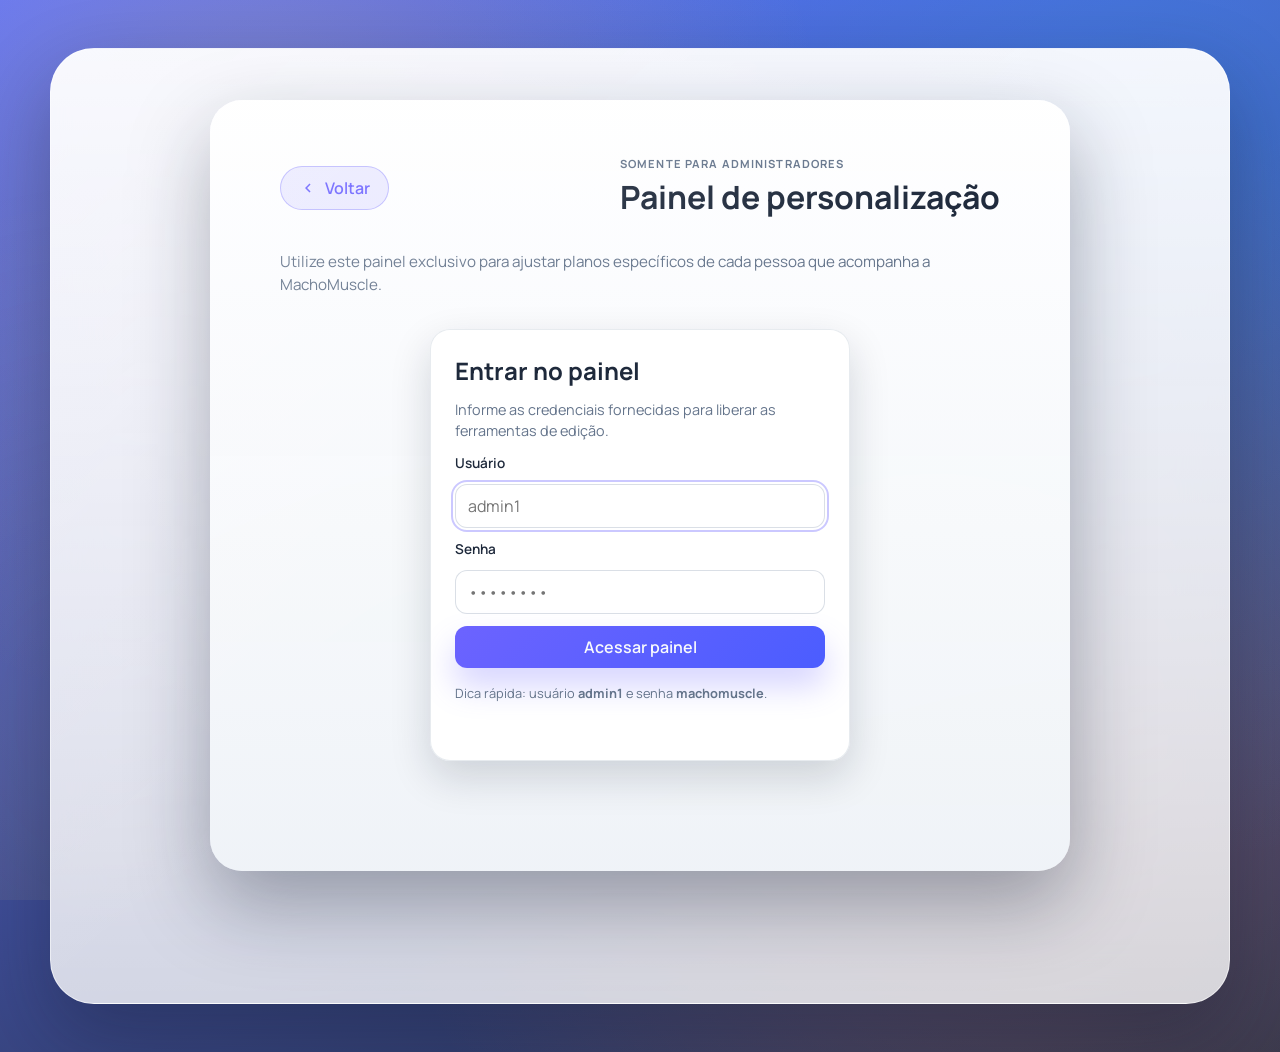
==== admin.html @ 78e758eb "Convert modal experiences to standalone pages" ====
<!DOCTYPE html>
<html lang="pt-BR">
  <head>
    <meta charset="UTF-8" />
    <meta name="viewport" content="width=device-width, initial-scale=1.0" />
    <title>Painel administrativo · MachoMuscle</title>
    <link rel="preconnect" href="https://fonts.googleapis.com" />
    <link rel="preconnect" href="https://fonts.gstatic.com" crossorigin />
    <link
      href="https://fonts.googleapis.com/css2?family=Manrope:wght@400;500;600;700;800&display=swap"
      rel="stylesheet"
    />
    <link rel="stylesheet" href="styles.css" />
  </head>
  <body>
    <div class="app app--standalone" role="application">
      <main class="subpage subpage--standalone" aria-labelledby="admin-title">
        <div class="subpage__container subpage__container--admin">
          <header class="subpage__header">
            <a class="subpage__back" href="index.html">
              <svg class="icon" viewBox="0 0 24 24" aria-hidden="true">
                <path d="M15.41 7.41L14 6l-6 6 6 6 1.41-1.41L10.83 12z"></path>
              </svg>
              Voltar
            </a>
            <div>
              <span class="subpage__eyebrow">Somente para administradores</span>
              <h1 id="admin-title">Painel de personalização</h1>
            </div>
          </header>
          <p class="subpage__description">
            Utilize este painel exclusivo para ajustar planos específicos de cada pessoa que acompanha a MachoMuscle.
          </p>
          <div class="admin admin--locked" id="adminLoginSection">
            <form class="card admin-login" id="adminLoginForm" autocomplete="off">
              <h2>Entrar no painel</h2>
              <p class="admin-login__intro">
                Informe as credenciais fornecidas para liberar as ferramentas de edição.
              </p>
              <label for="adminLogin">Usuário</label>
              <input id="adminLogin" name="login" type="text" required placeholder="admin1" />
              <label for="adminPassword">Senha</label>
              <input id="adminPassword" name="password" type="password" required placeholder="••••••••" />
              <button class="button button--primary" type="submit">Acessar painel</button>
              <p class="admin-login__hint">
                Dica rápida: usuário <strong>admin1</strong> e senha <strong>machomuscle</strong>.
              </p>
              <p class="admin-login__feedback" id="adminLoginFeedback" role="alert"></p>
            </form>
          </div>
          <div class="admin admin--panel" id="adminPanel" hidden>
            <p class="admin__intro">
              Escolha a pessoa, ajuste o dia da semana e defina os detalhes do treino. Tudo é atualizado imediatamente na
              visão do aluno.
            </p>
            <div class="admin-panel__grid">
              <section class="card admin-card">
                <h2>Editar rotina personalizada</h2>
                <form class="admin-form" id="adminUpdateForm">
                  <label for="adminUserSelect">Pessoa</label>
                  <select id="adminUserSelect" name="user"></select>
                  <label for="adminDaySelect">Dia da semana</label>
                  <select id="adminDaySelect" name="day"></select>
                  <label for="adminFocusInput">Título do treino</label>
                  <input id="adminFocusInput" name="focus" type="text" required />
                  <label for="adminInstructionInput">Resumo motivacional</label>
                  <textarea id="adminInstructionInput" name="instructions" rows="3" required></textarea>
                  <label for="adminExercisesInput">Exercícios (um por linha com repetições)</label>
                  <textarea id="adminExercisesInput" name="exercises" rows="5" required></textarea>
                  <div class="admin-form__row">
                    <div>
                      <label for="adminDurationInput">Duração estimada</label>
                      <input id="adminDurationInput" name="duration" type="text" required />
                    </div>
                    <div>
                      <label for="adminCaloriesInput">Calorias estimadas</label>
                      <input id="adminCaloriesInput" name="calories" type="text" required />
                    </div>
                  </div>
                  <label for="adminVideoInput">Vídeo de referência (URL)</label>
                  <input id="adminVideoInput" name="video" type="url" placeholder="https://www.youtube.com/watch?v=..." />
                  <button class="button button--primary button--block" type="submit">Salvar atualização</button>
                  <p class="admin-form__feedback" id="adminUpdateFeedback" role="status"></p>
                </form>
              </section>
              <section class="card admin-card admin-card--preview">
                <h2>Plano visualizado</h2>
                <p class="admin-card__help">Revise se tudo está claro e adaptado ao nível da pessoa escolhida.</p>
                <div class="admin-plan-preview" id="adminPlanPreview"></div>
              </section>
            </div>
          </div>
        </div>
      </main>
    </div>

    <script src="script.js"></script>
  </body>
</html>
---- styles.css ----
:root {
  color-scheme: light;
  --color-text: #0f172a;
  --color-text-soft: #1e293b;
  --color-text-muted: #64748b;
  --color-surface: rgba(255, 255, 255, 0.88);
  --color-surface-strong: rgba(255, 255, 255, 0.96);
  --color-surface-soft: rgba(255, 255, 255, 0.7);
  --color-border: rgba(148, 163, 184, 0.3);
  --color-border-strong: rgba(15, 23, 42, 0.12);
  --color-shadow: rgba(15, 23, 42, 0.25);
  --radius-lg: 32px;
  --radius-md: 22px;
  --radius-sm: 12px;

  --color-yellow: #f7c948;
  --color-orange: #ff8852;
  --color-purple: #6c63ff;
  --color-blue: #1fb6ff;

  --accent-color: var(--color-purple);
  --accent-gradient: linear-gradient(135deg, #6c63ff, #4b5dff);
  --accent-contrast: #f8fafc;
  --accent-glass: rgba(108, 99, 255, 0.12);
  --accent-glass-strong: rgba(108, 99, 255, 0.2);
  --accent-border: rgba(108, 99, 255, 0.35);
  --accent-shadow: rgba(108, 99, 255, 0.28);
}


* {
  box-sizing: border-box;
}

body {
  margin: 0;
  min-height: 100vh;
  font-family: 'Manrope', 'Segoe UI', sans-serif;
  background:
    radial-gradient(circle at 20% 15%, rgba(247, 201, 72, 0.22), transparent 42%),
    radial-gradient(circle at 90% 12%, rgba(31, 182, 255, 0.25), transparent 50%),
    radial-gradient(circle at 80% 70%, rgba(255, 136, 82, 0.25), transparent 52%),
    linear-gradient(160deg, rgba(76, 99, 255, 0.9), rgba(22, 33, 62, 0.92));
  display: flex;
  justify-content: center;
  align-items: stretch;
  padding: clamp(16px, 4vw, 48px);
  color: var(--color-text);
}

body::before {
  content: '';
  position: fixed;
  inset: 0;
  pointer-events: none;
  background: radial-gradient(circle at 10% 80%, rgba(255, 218, 124, 0.12), transparent 40%);
  z-index: -1;
}

h1,
 h2,
 h3,
 h4 {
  margin: 0;
  color: var(--color-text-soft);
}

p {
  margin: 0;
  line-height: 1.5;
}

button,
 input,
 textarea {
  font: inherit;
}

button {
  border: none;
  cursor: pointer;
}

.app {
  width: min(100%, 1180px);
  background: linear-gradient(180deg, rgba(255, 255, 255, 0.94), rgba(255, 255, 255, 0.78));
  border: 1px solid rgba(255, 255, 255, 0.55);
  border-radius: calc(var(--radius-lg) + 12px);
  box-shadow: 0 32px 80px rgba(15, 23, 42, 0.32);
  backdrop-filter: blur(24px);
  padding: clamp(24px, 4vw, 56px) clamp(18px, 4vw, 56px) clamp(120px, 12vh, 168px);
  margin: 0 auto;
  position: relative;
  overflow: hidden;
}

.app::before {
  content: '';
  position: absolute;
  inset: 0;
  background: linear-gradient(140deg, rgba(255, 255, 255, 0.2), transparent 50%);
  pointer-events: none;
}

.topbar {
  display: flex;
  align-items: center;
  justify-content: space-between;
  gap: 16px;
  margin-bottom: 24px;
}

.branding {
  display: flex;
  align-items: center;
  gap: 14px;
}

.branding__icon {
  width: 48px;
  height: 48px;
  border-radius: 18px;
  background: var(--accent-gradient);
  color: var(--accent-contrast);
  display: grid;
  place-items: center;
  font-weight: 700;
  letter-spacing: 0.04em;
}

.branding__label {
  display: block;
  font-weight: 700;
  font-size: 1rem;
}

.branding__tagline {
  display: block;
  font-size: 0.75rem;
  color: var(--color-text-muted);
}

.topbar__actions {
  display: flex;
  gap: 12px;
}

.icon {
  width: 20px;
  height: 20px;
  fill: currentColor;
}

.icon-button {
  width: 40px;
  height: 40px;
  border-radius: 16px;
  background: var(--color-surface);
  border: 1px solid var(--color-border);
  display: grid;
  place-items: center;
  color: var(--color-text-soft);
  transition: transform 0.25s ease, box-shadow 0.25s ease;
}

.icon-button:hover {
  transform: translateY(-2px);
  box-shadow: 0 12px 20px rgba(15, 23, 42, 0.12);
}

.icon-button--primary {
  background: var(--accent-gradient);
  color: var(--accent-contrast);
  border-color: transparent;
}

.button {
  display: inline-flex;
  align-items: center;
  justify-content: center;
  gap: 8px;
  border-radius: var(--radius-sm);
  padding: 10px 18px;
  font-weight: 600;
  transition: transform 0.25s ease, box-shadow 0.25s ease, filter 0.25s ease;
}

.button--primary {
  background: var(--accent-gradient);
  color: var(--accent-contrast);
  box-shadow: 0 18px 32px var(--accent-shadow);
}

.button--ghost {
  border: 1px solid var(--accent-border);
  color: var(--color-text-soft);
  background: var(--accent-glass);
}

.button--primary:hover,
 .button--ghost:hover {
  transform: translateY(-2px);
}

.button--block {
  width: 100%;
}

.text-button {
  background: none;
  color: var(--accent-color);
  font-weight: 600;
  padding: 0;
}

.screens {
  display: flex;
  flex-direction: column;
  gap: 32px;
}

.screen {
  display: none;
  flex-direction: column;
  gap: 24px;
}

.screen--active {
  display: flex;
}

.section-header {
  display: flex;
  align-items: center;
  justify-content: space-between;
  gap: 16px;
}

.section-header p {
  color: var(--color-text-muted);
  font-size: 0.85rem;
}

.section-header > div {
  display: flex;
  flex-direction: column;
  gap: 4px;
}

.card {
  background: var(--color-surface);
  border: 1px solid var(--color-border);
  border-radius: var(--radius-md);
  padding: 20px;
  position: relative;
  overflow: hidden;
}

.card::after {
  content: '';
  position: absolute;
  inset: 0;
  border-radius: inherit;
  pointer-events: none;
  box-shadow: inset 0 0 0 1px rgba(255, 255, 255, 0.15);
}

.card__header {
  display: flex;
  align-items: center;
  justify-content: space-between;
  gap: 12px;
  margin-bottom: 16px;
}

.card__title {
  font-weight: 700;
  margin-bottom: 6px;
}

.card__subtitle {
  color: var(--color-text-muted);
  font-size: 0.9rem;
}

.card__meta {
  font-size: 0.75rem;
  color: var(--color-text-muted);
}

.badge {
  display: inline-flex;
  align-items: center;
  justify-content: center;
  padding: 4px 10px;
  border-radius: 999px;
  font-size: 0.72rem;
  font-weight: 600;
  background: rgba(148, 163, 184, 0.15);
  color: var(--color-text-soft);
}

.badge--soft {
  background: var(--accent-glass);
  color: var(--color-text-soft);
}

.badge--accent {
  background: var(--accent-glass-strong);
  color: var(--accent-color);
}

.badge--accent::before,
 .badge--soft::before {
  content: '';
  width: 6px;
  height: 6px;
  border-radius: 50%;
  margin-right: 6px;
  background: currentColor;
}

.hero-card {
  display: grid;
  grid-template-columns: minmax(0, 1.15fr) minmax(0, 0.9fr);
  gap: 16px;
  padding: 24px;
  border-radius: calc(var(--radius-md) + 6px);
  background: linear-gradient(140deg, rgba(255, 255, 255, 0.95), rgba(230, 235, 255, 0.8));
}

.hero-card__content {
  display: flex;
  flex-direction: column;
  gap: 16px;
}

.hero-card__content h1 {
  font-size: clamp(1.6rem, 1.15rem + 1vw, 2.2rem);
  line-height: 1.2;
}

.hero-card__actions {
  display: flex;
  gap: 12px;
}

.hero-card__visual {
  display: flex;
  flex-direction: column;
  align-items: center;
  justify-content: space-between;
}

.hero-card__caption {
  font-size: 0.75rem;
  color: var(--color-text-muted);
  margin-top: 12px;
}

.hero-illustration {
  position: relative;
  width: 100%;
  height: 180px;
  border-radius: 28px;
  background: linear-gradient(140deg, rgba(255, 255, 255, 0.18), transparent 55%),
    var(--accent-gradient);
  display: flex;
  align-items: center;
  justify-content: center;
  overflow: hidden;
}

.hero-illustration__silhouette {
  width: 120px;
  height: 160px;
  border-radius: 60% 40% 45% 55%;
  background: rgba(255, 255, 255, 0.32);
  transform: rotate(-12deg);
  filter: drop-shadow(0 16px 28px rgba(15, 23, 42, 0.25));
}

.hero-illustration__shine {
  position: absolute;
  top: 16px;
  right: 18px;
  width: 68px;
  height: 68px;
  border-radius: 999px;
  background: radial-gradient(circle, rgba(255, 218, 124, 0.9), transparent 68%);
}

.insights-grid {
  display: grid;
  gap: 16px;
  grid-template-columns: repeat(auto-fit, minmax(170px, 1fr));
}

.insight-card {
  display: flex;
  flex-direction: column;
  gap: 12px;
}

.insight-card--wide {
  grid-column: 1 / -1;
}

.progress-bar {
  background: rgba(148, 163, 184, 0.2);
  border-radius: 999px;
  height: 8px;
  overflow: hidden;
}

.progress-bar__fill {
  height: 100%;
  width: calc(var(--progress) * 100%);
  background: var(--accent-gradient);
  border-radius: inherit;
  transition: width 0.3s ease;
}

.progress-bar--accent {
  background: var(--accent-glass-strong);
}

.streak-indicator {
  display: flex;
  gap: 6px;
}

.streak-indicator__dot {
  width: 10px;
  height: 10px;
  border-radius: 50%;
  background: rgba(148, 163, 184, 0.3);
}

.streak-indicator__dot.is-active {
  background: var(--accent-gradient);
}

.next-workout {
  display: flex;
  align-items: flex-start;
  justify-content: space-between;
  gap: 12px;
}

.next-workout h3 {
  margin-bottom: 6px;
}

.next-workout p {
  color: var(--color-text-muted);
  font-size: 0.9rem;
}

.next-workout__meta {
  display: flex;
  flex-direction: column;
  gap: 8px;
  font-weight: 600;
  color: var(--color-text-soft);
}

.chip-list {
  list-style: none;
  display: flex;
  gap: 8px;
  padding: 0;
  margin: 12px 0 0;
}

.chip {
  display: inline-flex;
  align-items: center;
  justify-content: center;
  padding: 6px 12px;
  border-radius: 999px;
  background: var(--accent-glass);
  color: var(--color-text-soft);
  font-size: 0.75rem;
  font-weight: 600;
}

.chip--accent {
  background: var(--accent-gradient);
  color: var(--accent-contrast);
}

.chip--soft {
  background: rgba(148, 163, 184, 0.18);
  color: var(--color-text-soft);
}

.chip--tiny {
  font-size: 0.7rem;
  padding: 4px 8px;
}

.daily-training {
  display: flex;
  flex-direction: column;
  gap: 20px;
}

.daily-training__header {
  align-items: flex-start;
}

.daily-training__intro {
  color: var(--color-text-muted);
  font-size: 0.95rem;
  line-height: 1.6;
}

.daily-training__video {
  position: relative;
  aspect-ratio: 16 / 9;
  border-radius: 20px;
  overflow: hidden;
  background: radial-gradient(circle at 20% 20%, rgba(148, 163, 184, 0.3), rgba(15, 23, 42, 0.85));
  box-shadow: 0 20px 40px rgba(15, 23, 42, 0.2);
}

.daily-training__video iframe {
  width: 100%;
  height: 100%;
  border: 0;
}

.checklist {
  list-style: none;
  display: flex;
  flex-direction: column;
  gap: 12px;
  padding: 0;
  margin: 0;
}

.checklist__empty {
  padding: 16px;
  border-radius: var(--radius-sm);
  background: rgba(148, 163, 184, 0.12);
  border: 1px dashed rgba(148, 163, 184, 0.28);
  color: var(--color-text-muted);
  font-size: 0.9rem;
  text-align: center;
}

.checklist__item {
  display: flex;
  align-items: flex-start;
  gap: 12px;
  background: var(--color-surface-strong);
  border-radius: var(--radius-sm);
  border: 1px solid rgba(148, 163, 184, 0.22);
  padding: 12px 14px;
  font-weight: 600;
  line-height: 1.4;
}

.checklist__item input {
  accent-color: var(--accent-color);
  margin-top: 4px;
}

.checklist__item span {
  flex: 1;
  color: var(--color-text);
}

.checklist__detail {
  display: block;
  margin-top: 4px;
  font-size: 0.8rem;
  color: var(--color-text-muted);
  font-weight: 500;
}

.daily-training__footer {
  display: flex;
  align-items: center;
  justify-content: space-between;
  flex-wrap: wrap;
  gap: 12px;
}

.daily-training__metrics {
  display: flex;
  gap: 16px;
  font-weight: 700;
  color: var(--accent-color);
}

.daily-training__progress {
  color: var(--color-text-soft);
  font-weight: 600;
}

.guide-card__list {
  margin: 0;
  padding-left: 20px;
  display: flex;
  flex-direction: column;
  gap: 16px;
  color: var(--color-text-soft);
}

.guide-card__list strong {
  color: var(--color-text);
  font-size: 0.95rem;
}

.guide-card__list p {
  margin: 4px 0 0;
  color: var(--color-text-muted);
  font-size: 0.9rem;
}

.video-library__grid {
  display: grid;
  gap: 20px;
  grid-template-columns: repeat(auto-fit, minmax(220px, 1fr));
}

.video-card {
  display: flex;
  flex-direction: column;
  gap: 12px;
  padding: 16px;
  background: var(--color-surface-strong);
  border-radius: 18px;
  border: 1px solid rgba(148, 163, 184, 0.18);
  box-shadow: 0 12px 30px rgba(15, 23, 42, 0.14);
}

.video-card__frame {
  position: relative;
  aspect-ratio: 16 / 9;
  border-radius: 14px;
  overflow: hidden;
  background: #000;
}

.video-card iframe {
  width: 100%;
  height: 100%;
  border: 0;
}

.video-card h4 {
  margin: 0;
  font-size: 1rem;
}

.video-card p {
  margin: 0;
  color: var(--color-text-muted);
  font-size: 0.9rem;
}

.progress-overview {
  display: flex;
  gap: 24px;
  align-items: center;
}

.progress-ring {
  --track-color: var(--accent-glass);
  width: 140px;
  height: 140px;
  border-radius: 50%;
  background: conic-gradient(
    var(--accent-color) calc(var(--progress) * 360deg),
    var(--track-color) 0deg
  );
  display: grid;
  place-items: center;
  position: relative;
}

.progress-ring::before {
  content: '';
  position: absolute;
  width: 108px;
  height: 108px;
  border-radius: 50%;
  background: var(--color-surface);
}

.progress-ring__value {
  position: relative;
  font-weight: 700;
  font-size: 1.4rem;
}

.progress-ring__caption {
  position: relative;
  color: var(--color-text-muted);
  font-size: 0.8rem;
}

.progress-overview__details {
  display: flex;
  flex-direction: column;
  gap: 12px;
  flex: 1;
}

.progress-stats {
  display: grid;
  grid-template-columns: repeat(auto-fit, minmax(120px, 1fr));
  gap: 12px;
}

.progress-stats div {
  background: rgba(148, 163, 184, 0.12);
  border-radius: var(--radius-sm);
  padding: 12px;
}

.progress-stats dt {
  font-size: 0.7rem;
  text-transform: uppercase;
  letter-spacing: 0.05em;
  color: var(--color-text-muted);
}

.progress-stats dd {
  margin: 4px 0 0;
  font-weight: 700;
}

.quest-board {
  display: flex;
  flex-direction: column;
  gap: 16px;
}

.mission-list {
  list-style: none;
  display: flex;
  flex-direction: column;
  gap: 14px;
  padding: 0;
  margin: 0;
}

.mission-list li {
  display: flex;
  justify-content: space-between;
  align-items: center;
  gap: 16px;
  padding: 16px;
  border-radius: var(--radius-sm);
  background: var(--color-surface-strong);
  border: 1px solid rgba(148, 163, 184, 0.2);
}

.mission-list h4 {
  font-size: 1rem;
  margin-bottom: 6px;
}

.mission-list p {
  color: var(--color-text-muted);
  font-size: 0.9rem;
}

.mission-list__reward {
  font-weight: 700;
  color: var(--accent-color);
}

.badge-gallery {
  display: flex;
  flex-direction: column;
  gap: 16px;
}

.badge-grid {
  display: grid;
  grid-template-columns: repeat(2, minmax(0, 1fr));
  gap: 14px;
}

.badge-token {
  border-radius: var(--radius-sm);
  padding: 16px;
  background: rgba(255, 255, 255, 0.86);
  border: 1px solid rgba(148, 163, 184, 0.28);
  text-align: center;
  display: flex;
  flex-direction: column;
  gap: 8px;
}

.badge-token__icon {
  font-size: 1.6rem;
}

.badge-token.is-highlighted {
  background: var(--accent-gradient);
  color: var(--accent-contrast);
  border-color: transparent;
}

.badge-token.is-locked {
  opacity: 0.6;
  border-style: dashed;
}

.squad-card {
  display: flex;
  flex-direction: column;
  gap: 16px;
}

.squad-ranking {
  list-style: none;
  padding: 0;
  margin: 0;
  display: flex;
  flex-direction: column;
  gap: 12px;
}

.squad-ranking li {
  display: flex;
  align-items: center;
  justify-content: space-between;
  background: var(--color-surface-strong);
  border-radius: var(--radius-sm);
  border: 1px solid rgba(148, 163, 184, 0.25);
  padding: 12px 16px;
  gap: 12px;
}

.squad-ranking__position {
  width: 28px;
  height: 28px;
  border-radius: 999px;
  background: var(--accent-gradient);
  color: var(--accent-contrast);
  display: grid;
  place-items: center;
  font-weight: 700;
}

.composer {
  display: flex;
  gap: 16px;
}

.composer__avatar,
 .post__avatar,
 .profile__avatar {
  width: 56px;
  height: 56px;
  border-radius: 22px;
  background: var(--accent-gradient);
  color: var(--accent-contrast);
  display: grid;
  place-items: center;
  font-weight: 700;
  letter-spacing: 0.02em;
}

.composer__body {
  display: flex;
  flex-direction: column;
  gap: 12px;
  flex: 1;
}

textarea {
  resize: vertical;
  border-radius: var(--radius-sm);
  border: 1px solid rgba(148, 163, 184, 0.4);
  padding: 12px 14px;
  background: rgba(248, 250, 252, 0.8);
  color: var(--color-text);
  min-height: 96px;
}

textarea:focus,
 input:focus {
  outline: 2px solid var(--accent-border);
  outline-offset: 2px;
}

.composer__toolbar {
  display: flex;
  align-items: center;
  justify-content: space-between;
  gap: 12px;
  flex-wrap: wrap;
}

.chip-toggle-group {
  display: flex;
  gap: 8px;
  flex-wrap: wrap;
}

.chip-toggle {
  padding: 6px 14px;
  border-radius: 999px;
  border: 1px solid rgba(148, 163, 184, 0.35);
  background: rgba(255, 255, 255, 0.6);
  font-weight: 600;
  color: var(--color-text-soft);
}

.chip-toggle.is-active {
  background: var(--accent-gradient);
  color: var(--accent-contrast);
  border-color: transparent;
  box-shadow: 0 12px 20px var(--accent-shadow);
}

.feed {
  display: flex;
  flex-direction: column;
  gap: 16px;
}

.post {
  display: flex;
  gap: 14px;
}

.post__content {
  display: flex;
  flex-direction: column;
  gap: 12px;
  flex: 1;
}

.post__header {
  display: flex;
  align-items: center;
  justify-content: space-between;
}

.post__meta {
  color: var(--color-text-muted);
  font-size: 0.8rem;
}

.post__tags {
  display: flex;
  gap: 8px;
  flex-wrap: wrap;
}

.post__media {
  background: linear-gradient(135deg, rgba(31, 182, 255, 0.12), rgba(108, 99, 255, 0.18));
  border-radius: var(--radius-sm);
  padding: 16px;
  font-weight: 600;
  color: var(--color-text-soft);
}

.post__footer {
  display: flex;
  gap: 16px;
}

.post-action {
  display: inline-flex;
  align-items: center;
  gap: 6px;
  color: var(--color-text-muted);
  background: none;
}

.post-action:hover {
  color: var(--accent-color);
}

.profile {
  display: flex;
  flex-direction: column;
  gap: 24px;
}

.profile__header {
  display: flex;
  flex-direction: column;
  gap: 18px;
}

.profile__cover {
  position: relative;
  height: 120px;
  border-radius: var(--radius-md);
  background: var(--accent-gradient);
  overflow: hidden;
}

.profile__spark {
  position: absolute;
  width: 140px;
  height: 140px;
  top: -20px;
  right: -20px;
  border-radius: 50%;
  background: radial-gradient(circle, rgba(255, 255, 255, 0.65), transparent 60%);
}

.profile__identity {
  display: flex;
  align-items: center;
  gap: 18px;
  margin-top: 0;
  padding: clamp(12px, 2vw, 20px);
  border-radius: var(--radius-md);
  border: 1px solid var(--color-border);
  background: rgba(255, 255, 255, 0.85);
  box-shadow: 0 12px 28px rgba(15, 23, 42, 0.14);
  flex-wrap: wrap;
  width: 100%;
}

.profile__identity > div {
  flex: 1 1 180px;
  min-width: 180px;
}

.profile__avatar {
  width: clamp(72px, 14vw, 104px);
  height: clamp(72px, 14vw, 104px);
  border-radius: 28px;
  font-size: clamp(1.1rem, 2.8vw, 1.8rem);
  position: static;
  display: grid;
  place-items: center;
  border: 4px solid rgba(255, 255, 255, 0.9);
  box-shadow: 0 18px 36px rgba(15, 23, 42, 0.18);
}

.profile__username {
  color: var(--color-text-muted);
  font-size: 0.9rem;
}

.profile__bio {
  color: var(--color-text-muted);
  font-size: 0.9rem;
}

.profile-form {
  display: grid;
  grid-template-columns: repeat(2, minmax(0, 1fr));
  gap: 16px;
}

.profile-form__group {
  display: flex;
  flex-direction: column;
  gap: 8px;
}

.profile-form__group--full {
  grid-column: 1 / -1;
}

input,
 textarea {
  border-radius: var(--radius-sm);
  border: 1px solid rgba(148, 163, 184, 0.35);
  background: rgba(255, 255, 255, 0.82);
}

input {
  padding: 10px 12px;
}

.profile-stats {
  display: flex;
  justify-content: space-between;
  gap: 12px;
  background: var(--accent-glass);
  border-radius: var(--radius-md);
  padding: 16px;
  border: 1px solid var(--accent-glass-strong);
}

.profile-stats div {
  display: flex;
  flex-direction: column;
  gap: 4px;
  align-items: flex-start;
}

.profile-stats strong {
  font-size: 1.2rem;
}

.profile-feed {
  display: flex;
  flex-direction: column;
  gap: 16px;
}

.profile-feed__header p {
  color: var(--color-text-muted);
  font-size: 0.85rem;
}

.profile-feed__list {
  list-style: none;
  padding: 0;
  margin: 0;
  display: flex;
  flex-direction: column;
  gap: 12px;
}

.profile-feed__item {
  display: flex;
  flex-direction: column;
  gap: 8px;
}

.profile-feed__date {
  font-size: 0.75rem;
  text-transform: uppercase;
  letter-spacing: 0.05em;
  color: var(--color-text-muted);
}

.highlight-form {
  display: flex;
  gap: 12px;
  align-items: center;
}

.highlight-form input {
  flex: 1;
}

.accent-picker {
  display: flex;
  gap: 12px;
}

.accent-picker__option {
  width: 48px;
  height: 48px;
  border-radius: 18px;
  background: var(--swatch);
  border: 2px solid transparent;
  box-shadow: 0 10px 20px rgba(15, 23, 42, 0.15);
}

.accent-picker__option.is-active {
  border-color: rgba(255, 255, 255, 0.9);
  box-shadow: 0 16px 30px var(--accent-shadow);
}

.tabbar {
  position: absolute;
  bottom: clamp(16px, 5vw, 36px);
  left: 50%;
  transform: translateX(-50%);
  width: min(720px, calc(100% - 40px));
  background: var(--color-surface-strong);
  border-radius: 24px;
  border: 1px solid rgba(148, 163, 184, 0.3);
  display: grid;
  grid-template-columns: repeat(4, 1fr);
  box-shadow: 0 20px 40px rgba(15, 23, 42, 0.18);
  transition: opacity 0.2s ease, transform 0.2s ease;
}

.tabbar__item {
  display: flex;
  flex-direction: column;
  align-items: center;
  gap: 4px;
  padding: 12px 0;
  font-size: 0.75rem;
  color: var(--color-text-muted);
  background: transparent;
  border-radius: 20px;
}

.tabbar__item svg {
  width: 22px;
  height: 22px;
}

.tabbar__item--active {
  color: var(--accent-color);
  background: var(--accent-glass);
}

.tabbar__item--active svg {
  color: var(--accent-color);
}

.app.has-subpage {
  overflow: hidden;
}

.app.has-subpage .screens {
  filter: blur(6px);
  transform: scale(0.99);
  transition: filter 0.25s ease, transform 0.25s ease;
}

.app.has-subpage .tabbar {
  opacity: 0;
  pointer-events: none;
  transform: translate(-50%, 32px);
  transition: opacity 0.2s ease, transform 0.2s ease;
}

.sr-only {
  position: absolute;
  width: 1px;
  height: 1px;
  padding: 0;
  margin: -1px;
  overflow: hidden;
  clip: rect(0, 0, 0, 0);
  white-space: nowrap;
  border: 0;
}


.subpages {
  position: fixed;
  inset: 0;
  display: flex;
  align-items: center;
  justify-content: center;
  padding: clamp(16px, 6vw, 64px);
  pointer-events: none;
  z-index: 40;
}

.subpages.is-active {
  pointer-events: auto;
}

.subpage__backdrop {
  position: fixed;
  inset: 0;
  background: rgba(6, 11, 25, 0.68);
  backdrop-filter: blur(10px);
  opacity: 0;
  pointer-events: none;
  transition: opacity 0.25s ease;
  z-index: 30;
}

.subpage__backdrop.is-visible {
  opacity: 1;
  pointer-events: auto;
}

.subpage {
  position: relative;
  width: clamp(320px, 68vw, 860px);
  max-width: min(860px, 92vw);
  max-height: min(92vh, 980px);
  min-height: min(560px, 86vh);
  margin: 0 auto;
  padding: clamp(32px, 5vw, 56px);
  background: linear-gradient(180deg, rgba(255, 255, 255, 0.98), rgba(241, 245, 249, 0.92));
  box-shadow: 0 32px 80px rgba(15, 23, 42, 0.35);
  border-radius: 32px;
  overflow: hidden;
  opacity: 0;
  pointer-events: none;
  transform: translateY(24px) scale(0.98);
  transition: opacity 0.25s ease, transform 0.25s ease;
  display: flex;
  flex-direction: column;
  z-index: 40;
}

.subpage--active {
  opacity: 1;
  pointer-events: auto;
  transform: translateY(0) scale(1);
}

.subpage__container {
  max-width: 880px;
  margin: 0 auto;
  display: flex;
  flex-direction: column;
  gap: 24px;
  flex: 1;
  min-height: 0;
  overflow-y: auto;
  padding-right: clamp(4px, 1vw, 12px);
  scroll-behavior: smooth;
}

.subpage__back {
  display: inline-flex;
  align-items: center;
  gap: 8px;
  padding: 10px 18px;
  border-radius: 999px;
  background: var(--accent-glass);
  color: var(--accent-color);
  font-weight: 600;
  border: 1px solid var(--accent-border);
  text-decoration: none;
  cursor: pointer;
  transition: background-color 0.2s ease, color 0.2s ease, box-shadow 0.2s ease;
}

.subpage__back svg {
  width: 18px;
  height: 18px;
  fill: currentColor;
}

.subpage__back:hover,
.subpage__back:focus-visible {
  background: var(--accent-glass-strong);
  color: var(--accent-color);
  box-shadow: 0 12px 30px rgba(15, 23, 42, 0.12);
  outline: none;
}

.subpage--standalone {
  position: static;
  width: min(100%, 860px);
  max-width: min(860px, 100%);
  max-height: none;
  min-height: auto;
  opacity: 1;
  pointer-events: auto;
  transform: none;
  margin: 0 auto;
}

.subpage--standalone .subpage__container {
  overflow: visible;
  min-height: auto;
  padding-right: 0;
  padding-bottom: clamp(24px, 6vh, 64px);
}

.subpage__header {
  display: flex;
  align-items: center;
  justify-content: space-between;
  flex-wrap: wrap;
  gap: 16px;
}

.subpage__header > div {
  display: flex;
  flex-direction: column;
  gap: 4px;
}

.subpage__eyebrow {
  font-size: 0.7rem;
  text-transform: uppercase;
  letter-spacing: 0.1em;
  color: var(--color-text-muted);
  font-weight: 700;
}

.subpage__description {
  color: var(--color-text-muted);
  max-width: 720px;
  font-size: 0.95rem;
}

.subpage__content {
  display: flex;
  flex-direction: column;
  gap: 24px;
}

.subpage__content--chat {
  display: grid;
  gap: 20px;
}

.subpage__grid {
  display: grid;
  gap: 16px;
  grid-template-columns: repeat(auto-fit, minmax(240px, 1fr));
}

.subpage__grid--cards {
  grid-template-columns: repeat(auto-fit, minmax(260px, 1fr));
}

.subpage__grid--badges {
  grid-template-columns: repeat(auto-fit, minmax(200px, 1fr));
}

.subpage__note {
  background: var(--accent-glass);
  border: 1px solid var(--accent-glass-strong);
  color: var(--color-text-muted);
  font-size: 0.85rem;
  border-radius: var(--radius-sm);
  padding: 12px 16px;
}

.subpage__container--admin {
  gap: 32px;
}

.admin-login {
  display: flex;
  flex-direction: column;
  gap: 12px;
  padding: 24px;
  border-radius: 20px;
  border: 1px solid rgba(148, 163, 184, 0.22);
  background: var(--color-surface-strong);
  box-shadow: 0 16px 40px rgba(15, 23, 42, 0.16);
  max-width: 420px;
  margin: 0 auto;
}

.admin-login h3 {
  margin: 0;
  font-size: 1.25rem;
}

.admin-login__intro {
  margin: 0;
  color: var(--color-text-muted);
  font-size: 0.9rem;
}

.admin-login label {
  font-size: 0.85rem;
  font-weight: 600;
  color: var(--color-text-soft);
}

.admin-login__hint {
  margin: 4px 0 0;
  font-size: 0.8rem;
  color: var(--color-text-muted);
}

.admin-login__feedback {
  margin: 4px 0 0;
  min-height: 1.2em;
  font-size: 0.85rem;
  color: var(--accent-color);
  font-weight: 600;
}

.admin__intro {
  margin: 0;
  color: var(--color-text-muted);
  font-size: 0.95rem;
}

.admin-panel__grid {
  display: flex;
  flex-direction: column;
  gap: 24px;
}

.admin-card {
  display: flex;
  flex-direction: column;
  gap: 16px;
  padding: 24px;
  border-radius: 22px;
  border: 1px solid rgba(148, 163, 184, 0.22);
  background: var(--color-surface-strong);
  box-shadow: 0 18px 40px rgba(15, 23, 42, 0.18);
}

.admin-card h3 {
  margin: 0;
}

.admin-card__help {
  margin: 0;
  color: var(--color-text-muted);
  font-size: 0.9rem;
}

.admin-form {
  display: flex;
  flex-direction: column;
  gap: 14px;
}

.admin-form label {
  font-size: 0.85rem;
  font-weight: 600;
  color: var(--color-text-soft);
}

.admin-form textarea {
  resize: vertical;
  min-height: 120px;
}

.admin-form__row {
  display: flex;
  flex-wrap: wrap;
  gap: 12px;
}

.admin-form__row > div {
  flex: 1 1 160px;
  display: flex;
  flex-direction: column;
  gap: 8px;
}

.admin-form__feedback {
  margin: 0;
  font-size: 0.85rem;
  color: var(--accent-color);
  min-height: 1.2em;
  font-weight: 600;
}

.admin-card--preview {
  gap: 20px;
}

.admin-plan-preview {
  display: flex;
  flex-direction: column;
  gap: 16px;
}

.admin-plan-preview__day {
  padding: 16px;
  border-radius: 16px;
  background: rgba(148, 163, 184, 0.08);
  border: 1px solid rgba(148, 163, 184, 0.2);
  display: flex;
  flex-direction: column;
  gap: 8px;
}

.admin-plan-preview__day strong {
  font-size: 0.95rem;
}

.admin-plan-preview__title {
  font-weight: 700;
  color: var(--color-text);
}

.admin-plan-preview__meta {
  display: flex;
  gap: 12px;
  font-size: 0.8rem;
  color: var(--color-text-soft);
  text-transform: uppercase;
  letter-spacing: 0.04em;
}

.admin-plan-preview__list {
  margin: 0;
  padding-left: 18px;
  color: var(--color-text-muted);
  font-size: 0.9rem;
  display: flex;
  flex-direction: column;
  gap: 6px;
}

.admin-plan-preview__list li strong {
  color: var(--color-text);
}

.admin-preview__link {
  font-size: 0.8rem;
  color: var(--accent-color);
  font-weight: 600;
  text-decoration: none;
  align-self: flex-start;
}

.admin-preview__link:hover,
.admin-preview__link:focus {
  text-decoration: underline;
}
.subpage-card {
  box-shadow: inset 0 0 0 1px rgba(255, 255, 255, 0.22);
}

.subpage-card--emphasis {
  background: linear-gradient(140deg, rgba(31, 182, 255, 0.18), rgba(108, 99, 255, 0.2));
  border: 1px solid var(--accent-border);
  box-shadow: 0 26px 46px rgba(15, 23, 42, 0.16);
}

.subpage-list {
  list-style: none;
  padding: 0;
  margin: 0;
  display: flex;
  flex-direction: column;
  gap: 16px;
}

.subpage-list li {
  display: flex;
  align-items: flex-start;
  gap: 16px;
  background: rgba(255, 255, 255, 0.78);
  border: 1px solid var(--color-border);
  border-radius: var(--radius-sm);
  padding: 16px;
}

.subpage-list li > div {
  display: flex;
  flex-direction: column;
  gap: 4px;
  flex: 1;
}

.subpage-list__day {
  font-weight: 700;
  font-size: 0.75rem;
  letter-spacing: 0.08em;
  text-transform: uppercase;
  color: var(--accent-color);
  min-width: 52px;
}

.subpage-list__status {
  font-size: 1.2rem;
  line-height: 1;
  color: var(--accent-color);
}

.subpage-list--timeline li {
  align-items: center;
}

.subpage-list--checklist li {
  align-items: center;
}

.subpage-list--steps li {
  flex-direction: column;
  align-items: flex-start;
}

.subpage-list--quests li {
  flex-direction: row;
  align-items: center;
  justify-content: space-between;
}

.subpage-stats {
  display: grid;
  gap: 12px;
  grid-template-columns: repeat(auto-fit, minmax(150px, 1fr));
}

.subpage-stats > div {
  background: rgba(255, 255, 255, 0.85);
  border: 1px solid var(--color-border);
  border-radius: var(--radius-sm);
  padding: 14px 16px;
  display: flex;
  flex-direction: column;
  gap: 4px;
}

.subpage-stat__label {
  font-size: 0.75rem;
  text-transform: uppercase;
  letter-spacing: 0.08em;
  color: var(--color-text-muted);
  font-weight: 700;
}

.subpage-stat__trend {
  font-size: 0.75rem;
  font-weight: 600;
}

.subpage-stat__trend.is-up {
  color: #047857;
}

.subpage-stat__trend.is-down {
  color: #dc2626;
}

.subpage-stat__trend.is-flat {
  color: var(--color-text-muted);
}

.subpage-progress-group {
  display: grid;
  gap: 16px;
  grid-template-columns: repeat(auto-fit, minmax(200px, 1fr));
}

.subpage-progress {
  display: flex;
  flex-direction: column;
  gap: 8px;
  background: var(--accent-glass);
  border: 1px solid var(--accent-border);
  border-radius: var(--radius-sm);
  padding: 16px;
}

.subpage-progress__meta {
  font-size: 0.8rem;
  color: var(--color-text-muted);
}

.subpage-form {
  display: flex;
  flex-direction: column;
  gap: 20px;
}

.subpage-form__group {
  display: flex;
  flex-direction: column;
  gap: 12px;
}

.subpage-form__group--row {
  flex-direction: row;
  align-items: center;
  gap: 12px;
}

.subpage-form__actions {
  display: flex;
  gap: 12px;
  justify-content: flex-end;
  flex-wrap: wrap;
}

.subpage-range {
  display: flex;
  align-items: center;
  gap: 16px;
}

.subpage-range__value {
  font-weight: 700;
  color: var(--accent-color);
}

.chip-choice {
  position: relative;
  display: inline-flex;
  align-items: center;
  margin-right: 8px;
  margin-bottom: 8px;
  cursor: pointer;
}

.chip-choice input {
  position: absolute;
  opacity: 0;
  pointer-events: none;
}

.chip-choice span {
  display: inline-flex;
  align-items: center;
  justify-content: center;
  padding: 6px 14px;
  border-radius: 999px;
  border: 1px solid rgba(148, 163, 184, 0.35);
  background: rgba(255, 255, 255, 0.7);
  font-weight: 600;
  color: var(--color-text-soft);
  transition: transform 0.2s ease, box-shadow 0.2s ease, background 0.2s ease, border 0.2s ease;
}

.chip-choice input:checked + span {
  background: var(--accent-gradient);
  color: var(--accent-contrast);
  border-color: transparent;
  box-shadow: 0 12px 20px var(--accent-shadow);
}

.reward-card {
  display: flex;
  flex-direction: column;
  gap: 16px;
}

.reward-card.is-claimed {
  opacity: 0.7;
}

.reward-card.is-claimed .button {
  background: var(--accent-glass);
  color: var(--color-text-muted);
  box-shadow: none;
  cursor: default;
}

.badge-selector {
  display: flex;
  flex-direction: column;
  gap: 6px;
  align-items: flex-start;
  padding: 16px;
  border: 1px solid var(--color-border);
  border-radius: var(--radius-sm);
  background: rgba(255, 255, 255, 0.82);
  font-weight: 600;
  cursor: pointer;
  transition: transform 0.2s ease, box-shadow 0.2s ease, border 0.2s ease;
}

.badge-selector__icon {
  font-size: 1.4rem;
}

.badge-selector.is-active {
  border-color: transparent;
  background: var(--accent-gradient);
  color: var(--accent-contrast);
  box-shadow: 0 18px 32px var(--accent-shadow);
}

.badge-selector.is-locked {
  opacity: 0.5;
  border-style: dashed;
  cursor: not-allowed;
}

.chat {
  display: flex;
  flex-direction: column;
  gap: 16px;
  border-radius: var(--radius-md);
  border: 1px solid var(--color-border);
  background: rgba(255, 255, 255, 0.9);
}

.chat-log {
  list-style: none;
  margin: 0;
  padding: 20px;
  display: flex;
  flex-direction: column;
  gap: 16px;
  max-height: 360px;
  overflow-y: auto;
}

.chat-message {
  display: flex;
  gap: 12px;
  align-items: flex-start;
  background: rgba(248, 250, 252, 0.9);
  border-radius: var(--radius-sm);
  border: 1px solid var(--color-border);
  padding: 12px 14px;
}

.chat-message--self {
  margin-left: auto;
  flex-direction: row-reverse;
  text-align: right;
  background: var(--accent-gradient);
  color: var(--accent-contrast);
  border-color: transparent;
}

.chat-message__avatar {
  width: 42px;
  height: 42px;
  border-radius: 14px;
  background: var(--accent-gradient);
  color: var(--accent-contrast);
  display: grid;
  place-items: center;
  font-weight: 700;
  flex-shrink: 0;
}

.chat-message--self .chat-message__avatar {
  background: rgba(255, 255, 255, 0.25);
  color: var(--accent-contrast);
}

.chat-message__content {
  display: flex;
  flex-direction: column;
  gap: 4px;
  flex: 1;
}

.chat-message__timestamp {
  font-size: 0.75rem;
  color: var(--color-text-muted);
}

.chat-message--self .chat-message__timestamp {
  color: rgba(255, 255, 255, 0.8);
}

.chat-form {
  display: flex;
  flex-direction: column;
  gap: 12px;
}

.chat-form__row {
  display: flex;
  gap: 12px;
}

.chat-form__row input {
  flex: 1;
}

[data-track-quest].is-active {
  background: var(--accent-gradient);
  color: var(--accent-contrast);
  border-color: transparent;
  box-shadow: 0 12px 20px var(--accent-shadow);
}

.post.is-hidden {
  display: none;
}


@media (min-width: 768px) {
  .screens {
    gap: 48px;
  }

  .screen {
    gap: 32px;
  }

  .hero-card__content h1 {
    font-size: clamp(1.8rem, 1.5vw + 1.4rem, 2.6rem);
  }

  .profile-stats {
    gap: 24px;
  }

  .subpage__content--chat {
    grid-template-columns: minmax(0, 1fr) minmax(0, 320px);
    align-items: start;
  }
}

@media (min-width: 1024px) {
  body {
    align-items: center;
  }

  .app {
    padding: clamp(32px, 4vw, 72px) clamp(36px, 5vw, 76px) clamp(132px, 12vh, 188px);
  }

  .screen[data-screen="home"] {
    display: grid;
    grid-template-columns: minmax(0, 2fr) minmax(0, 1.15fr);
    gap: 32px;
    align-items: start;
  }

  .screen[data-screen="home"] > .hero-card {
    grid-column: 1 / -1;
  }

  .screen[data-screen="home"] > .section-header,
  .screen[data-screen="home"] > .insights-grid {
    grid-column: 1 / 2;
  }

  .screen[data-screen="home"] > .card.daily-training,
  .screen[data-screen="home"] > .card.guide-card,
  .screen[data-screen="home"] > .card.video-library {
    grid-column: 1 / -1;
  }

  .screen[data-screen="progress"] {
    display: grid;
    grid-template-columns: repeat(2, minmax(0, 1fr));
    gap: 32px;
    align-items: start;
  }

  .screen[data-screen="progress"] > .section-header,
  .screen[data-screen="progress"] > .card.progress-overview,
  .screen[data-screen="progress"] > .card.squad-card {
    grid-column: 1 / -1;
  }

  .screen[data-screen="community"] {
    gap: 32px;
  }

  .feed {
    display: grid;
    grid-template-columns: repeat(2, minmax(0, 1fr));
    gap: 24px;
  }

  .feed .post {
    height: 100%;
  }

  .screen[data-screen="profile"] .profile {
    display: grid;
    grid-template-columns: minmax(0, 0.95fr) minmax(0, 1.05fr);
    gap: 32px;
  }

  .screen[data-screen="profile"] .profile__header {
    grid-column: 1 / -1;
  }

  .screen[data-screen="profile"] .profile-form {
    grid-column: 1;
  }

  .screen[data-screen="profile"] .profile-stats {
    grid-column: 2;
    display: grid;
    grid-template-columns: repeat(3, minmax(0, 1fr));
    gap: 16px;
  }

  .screen[data-screen="profile"] .profile-feed {
    grid-column: 1 / -1;
  }

  .admin-panel__grid {
    display: grid;
    grid-template-columns: minmax(0, 1fr) minmax(0, 1fr);
    gap: 32px;
    align-items: start;
  }

  .subpage__container {
    gap: 32px;
  }

  .subpage__content {
    gap: 28px;
  }
}

@media (max-width: 520px) {
  body {
    padding: 16px;
  }

  .app {
    border-radius: 32px;
    padding: 24px 18px 108px;
  }

  .subpages {
    padding: 16px;
  }

  .subpage {
    width: min(96vw, 420px);
    max-width: 96vw;
    min-height: min(520px, 88vh);
    border-radius: 24px;
    padding: clamp(20px, 7vw, 32px);
  }

  .hero-card {
    grid-template-columns: 1fr;
  }

  .hero-card__visual {
    order: -1;
  }

  .next-workout {
    flex-direction: column;
    align-items: flex-start;
  }

  .progress-overview {
    flex-direction: column;
    align-items: flex-start;
  }

  .progress-ring {
    width: 120px;
    height: 120px;
  }

  .profile-form {
    grid-template-columns: 1fr;
  }

  .profile-stats {
    flex-direction: column;
    align-items: flex-start;
  }

  .subpage {
    padding: 24px 16px 132px;
  }

  .subpage__header {
    gap: 12px;
  }

  .subpage__content--chat {
    grid-template-columns: minmax(0, 1fr);
  }

  .tabbar {
    width: calc(100% - 24px);
  }
}
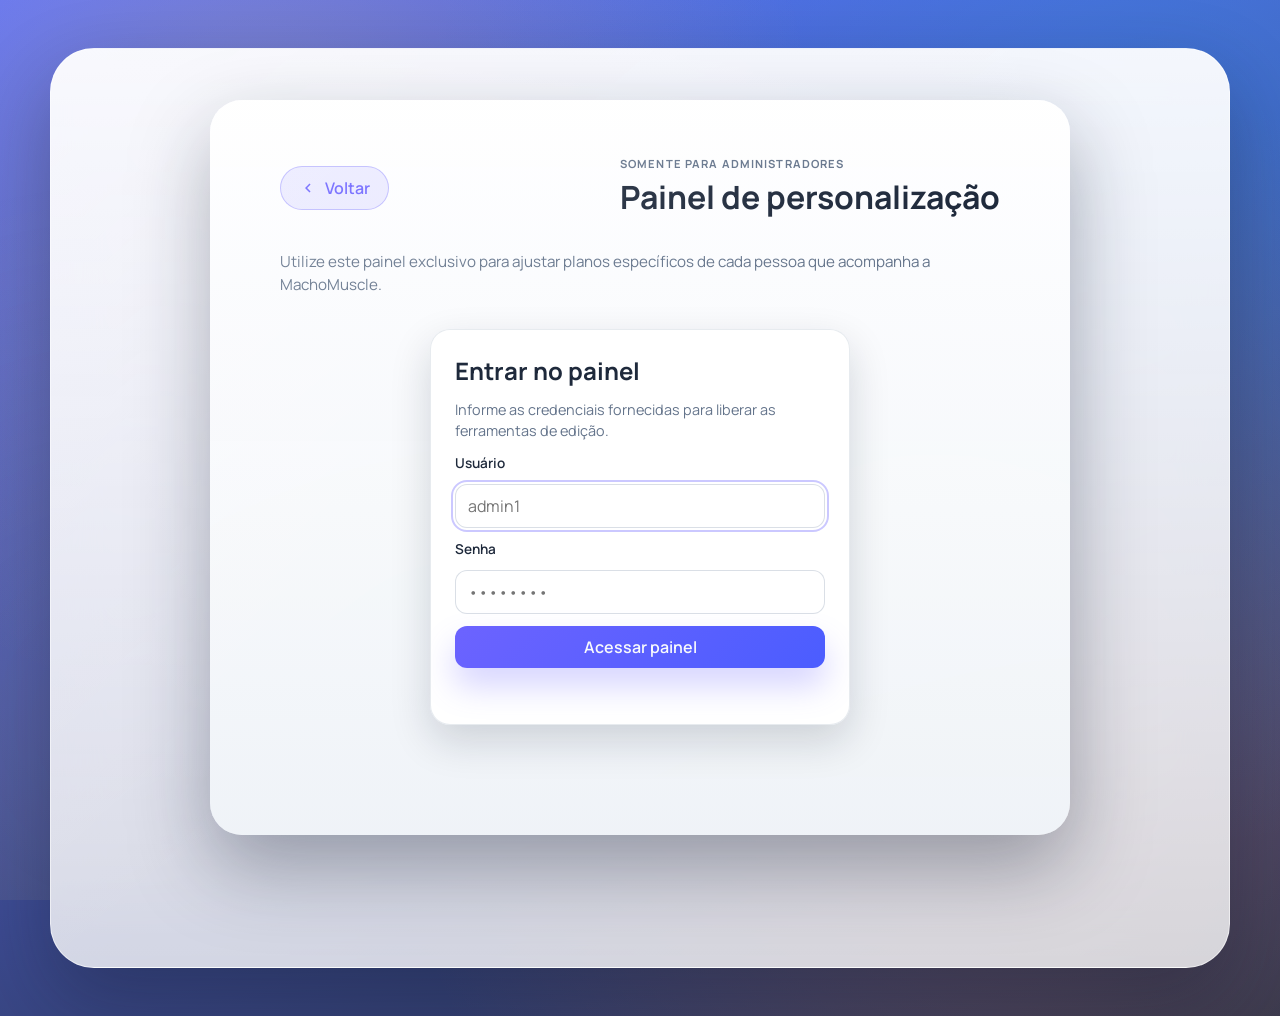
==== commit 50966b88: "feat: add hypertrophy routines and admin id lookup" ====
--- a/admin.html
+++ b/admin.html
@@ -42,9 +42,6 @@
               <label for="adminPassword">Senha</label>
               <input id="adminPassword" name="password" type="password" required placeholder="••••••••" />
               <button class="button button--primary" type="submit">Acessar painel</button>
-              <p class="admin-login__hint">
-                Dica rápida: usuário <strong>admin1</strong> e senha <strong>machomuscle</strong>.
-              </p>
               <p class="admin-login__feedback" id="adminLoginFeedback" role="alert"></p>
             </form>
           </div>
@@ -57,6 +54,19 @@
               <section class="card admin-card">
                 <h2>Editar rotina personalizada</h2>
                 <form class="admin-form" id="adminUpdateForm">
+                  <label for="adminUserIdInput">Buscar por ID do usuário</label>
+                  <div class="admin-form__lookup">
+                    <input
+                      id="adminUserIdInput"
+                      name="userId"
+                      type="text"
+                      inputmode="text"
+                      autocomplete="off"
+                      placeholder="Ex.: MM-001"
+                    />
+                    <button class="button button--ghost" type="button" id="adminUserIdButton">Carregar</button>
+                  </div>
+                  <p class="admin-form__hint" id="adminUserIdFeedback" role="status"></p>
                   <label for="adminUserSelect">Pessoa</label>
                   <select id="adminUserSelect" name="user"></select>
                   <label for="adminDaySelect">Dia da semana</label>
--- a/styles.css
+++ b/styles.css
@@ -1046,6 +1046,13 @@
 .profile__username {
   color: var(--color-text-muted);
   font-size: 0.9rem;
+}
+
+.profile__id {
+  margin: 4px 0 0;
+  font-size: 0.85rem;
+  font-weight: 600;
+  color: var(--color-text-soft);
 }
 
 .profile__bio {
@@ -1502,6 +1509,23 @@
   gap: 14px;
 }
 
+.admin-form__lookup {
+  display: flex;
+  gap: 10px;
+  align-items: center;
+}
+
+.admin-form__lookup input {
+  flex: 1 1 auto;
+}
+
+.admin-form__hint {
+  margin: -6px 0 4px;
+  font-size: 0.8rem;
+  color: var(--color-text-muted);
+  min-height: 1em;
+}
+
 .admin-form label {
   font-size: 0.85rem;
   font-weight: 600;
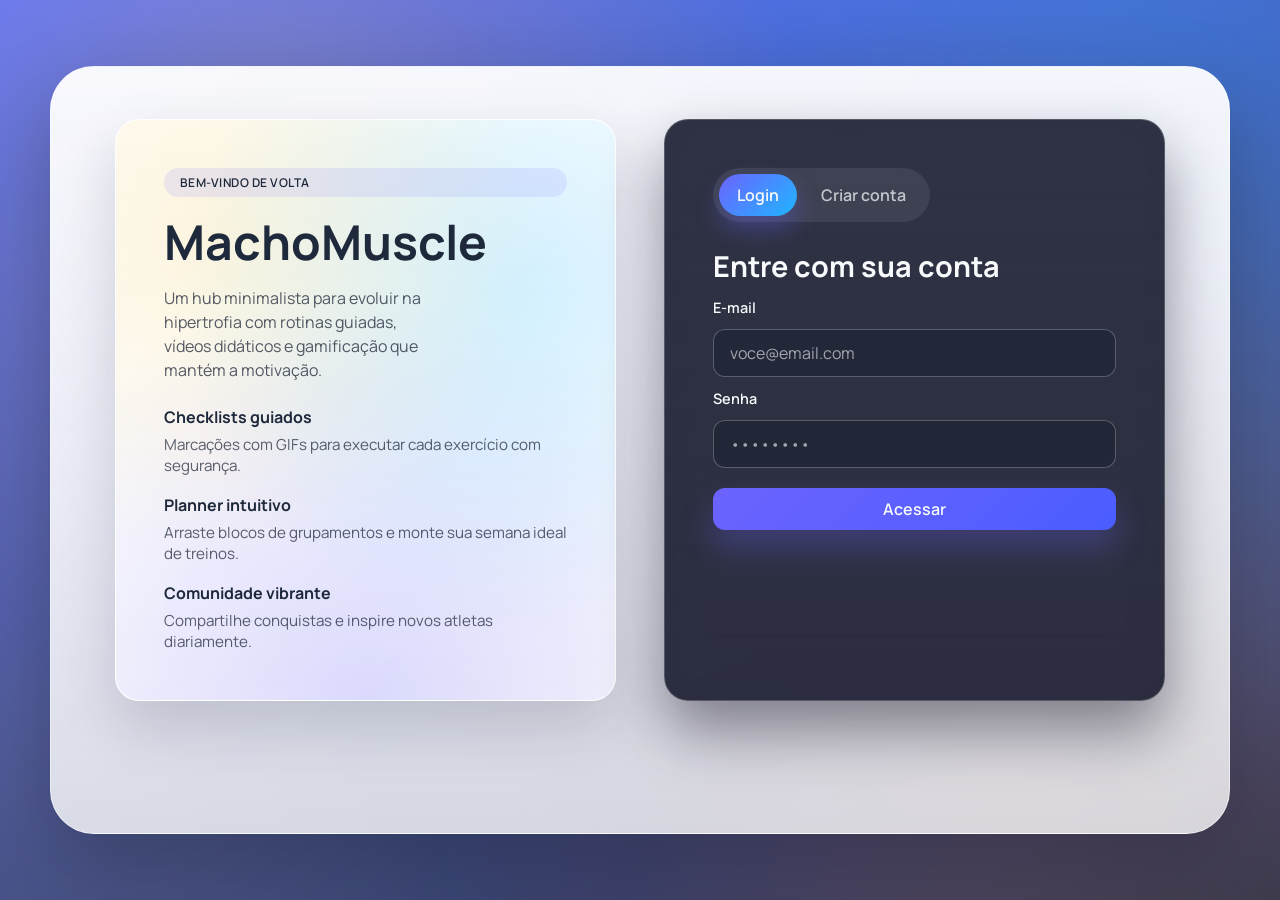
==== commit 0dbd73a6: "Add authentication flow and remove profile diary" ====
--- a/admin.html
+++ b/admin.html
@@ -12,7 +12,7 @@
     />
     <link rel="stylesheet" href="styles.css" />
   </head>
-  <body>
+  <body data-page="app" data-requires-auth="true">
     <div class="app app--standalone" role="application">
       <main class="subpage subpage--standalone" aria-labelledby="admin-title">
         <div class="subpage__container subpage__container--admin">
--- a/styles.css
+++ b/styles.css
@@ -94,6 +94,196 @@
   overflow: hidden;
 }
 
+.auth {
+  padding: clamp(32px, 6vw, 64px);
+}
+
+.auth__grid {
+  display: grid;
+  grid-template-columns: repeat(2, minmax(0, 1fr));
+  gap: clamp(28px, 4vw, 48px);
+  align-items: stretch;
+}
+
+.auth-card {
+  background: linear-gradient(180deg, rgba(255, 255, 255, 0.95), rgba(255, 255, 255, 0.85));
+  border-radius: calc(var(--radius-lg) - 8px);
+  padding: clamp(24px, 4vw, 48px);
+  box-shadow: 0 26px 60px rgba(15, 23, 42, 0.16);
+  border: 1px solid rgba(255, 255, 255, 0.6);
+  display: flex;
+  flex-direction: column;
+  gap: 24px;
+}
+
+.auth-card--intro {
+  color: var(--color-text-soft);
+  position: relative;
+  overflow: hidden;
+}
+
+.auth-card--intro::after {
+  content: '';
+  position: absolute;
+  inset: 0;
+  background: radial-gradient(circle at 20% 20%, rgba(247, 201, 72, 0.18), transparent 55%),
+    radial-gradient(circle at 80% 30%, rgba(31, 182, 255, 0.2), transparent 60%),
+    radial-gradient(circle at 50% 100%, rgba(108, 99, 255, 0.22), transparent 65%);
+  pointer-events: none;
+}
+
+.auth-card__header {
+  position: relative;
+  z-index: 1;
+  display: grid;
+  gap: 12px;
+}
+
+.auth-badge {
+  display: inline-flex;
+  align-items: center;
+  gap: 8px;
+  background: rgba(108, 99, 255, 0.12);
+  color: var(--color-text-soft);
+  border-radius: 999px;
+  padding: 6px 16px;
+  font-weight: 600;
+  letter-spacing: 0.04em;
+  text-transform: uppercase;
+  font-size: 0.75rem;
+}
+
+.auth-card__header h1 {
+  font-size: clamp(2.25rem, 4vw, 3rem);
+}
+
+.auth-card__header p {
+  max-width: 28ch;
+  color: rgba(15, 23, 42, 0.7);
+}
+
+.auth-highlights {
+  position: relative;
+  z-index: 1;
+  list-style: none;
+  margin: 0;
+  padding: 0;
+  display: flex;
+  flex-direction: column;
+  gap: 18px;
+}
+
+.auth-highlights li {
+  display: grid;
+  gap: 6px;
+}
+
+.auth-highlights strong {
+  font-size: 1rem;
+}
+
+.auth-highlights span {
+  color: rgba(15, 23, 42, 0.68);
+  font-size: 0.95rem;
+}
+
+.auth-card--forms {
+  backdrop-filter: blur(22px);
+  background: linear-gradient(180deg, rgba(10, 14, 34, 0.85), rgba(22, 24, 44, 0.9));
+  color: #f8fafc;
+  border: 1px solid rgba(255, 255, 255, 0.2);
+  box-shadow: 0 30px 60px rgba(10, 11, 26, 0.45);
+}
+
+.auth-toggle {
+  display: inline-flex;
+  background: rgba(255, 255, 255, 0.08);
+  border-radius: 999px;
+  padding: 6px;
+  align-self: flex-start;
+  gap: 6px;
+}
+
+.auth-toggle__button {
+  border-radius: 999px;
+  padding: 10px 18px;
+  background: transparent;
+  color: rgba(248, 250, 252, 0.72);
+  font-weight: 600;
+  transition: background 0.3s ease, color 0.3s ease;
+}
+
+.auth-toggle__button.is-active {
+  background: linear-gradient(135deg, var(--color-purple), var(--color-blue));
+  color: var(--accent-contrast);
+  box-shadow: 0 12px 24px rgba(108, 99, 255, 0.35);
+}
+
+.auth-form {
+  display: none;
+  flex-direction: column;
+  gap: 12px;
+}
+
+.auth-form.is-active {
+  display: flex;
+}
+
+.auth-form h2 {
+  font-size: clamp(1.4rem, 3vw, 1.8rem);
+  color: #f8fafc;
+}
+
+.auth-form label {
+  font-weight: 600;
+  font-size: 0.9rem;
+}
+
+.auth-form input {
+  border-radius: var(--radius-sm);
+  border: 1px solid rgba(255, 255, 255, 0.25);
+  background: rgba(15, 23, 42, 0.35);
+  color: #f8fafc;
+  padding: 12px 16px;
+  transition: border 0.2s ease, box-shadow 0.2s ease;
+}
+
+.auth-form input::placeholder {
+  color: rgba(248, 250, 252, 0.6);
+}
+
+.auth-form input:focus {
+  outline: none;
+  border-color: var(--color-blue);
+  box-shadow: 0 0 0 3px rgba(31, 182, 255, 0.25);
+}
+
+.auth-form__actions {
+  margin-top: 8px;
+}
+
+.auth-feedback {
+  min-height: 1.25rem;
+  font-size: 0.85rem;
+  color: rgba(248, 250, 252, 0.8);
+}
+
+.app--standalone {
+  min-height: 100vh;
+  padding: clamp(32px, 8vw, 72px) clamp(16px, 6vw, 56px);
+  display: flex;
+  align-items: flex-start;
+  justify-content: center;
+  width: min(100%, 960px);
+  background: linear-gradient(180deg, rgba(255, 255, 255, 0.98), rgba(226, 232, 240, 0.86));
+  box-shadow: none;
+  border-radius: 0;
+}
+
+.app--standalone::before {
+  display: none;
+}
+
 .app::before {
   content: '';
   position: absolute;
@@ -183,6 +373,7 @@
   padding: 10px 18px;
   font-weight: 600;
   transition: transform 0.25s ease, box-shadow 0.25s ease, filter 0.25s ease;
+  text-decoration: none;
 }
 
 .button--primary {
@@ -211,6 +402,13 @@
   color: var(--accent-color);
   font-weight: 600;
   padding: 0;
+  text-decoration: none;
+}
+
+.text-button:hover,
+.text-button:focus-visible {
+  text-decoration: none;
+  filter: brightness(1.1);
 }
 
 .screens {
@@ -552,7 +750,7 @@
 
 .checklist__item {
   display: flex;
-  align-items: flex-start;
+  align-items: stretch;
   gap: 12px;
   background: var(--color-surface-strong);
   border-radius: var(--radius-sm);
@@ -567,7 +765,14 @@
   margin-top: 4px;
 }
 
-.checklist__item span {
+.checklist__content {
+  display: flex;
+  align-items: center;
+  gap: 12px;
+  width: 100%;
+}
+
+.checklist__text {
   flex: 1;
   color: var(--color-text);
 }
@@ -578,6 +783,49 @@
   font-size: 0.8rem;
   color: var(--color-text-muted);
   font-weight: 500;
+}
+
+.checklist__media {
+  flex: 0 0 92px;
+  max-width: 92px;
+  border-radius: 12px;
+  overflow: hidden;
+  background: rgba(148, 163, 184, 0.12);
+  border: 1px solid rgba(148, 163, 184, 0.18);
+}
+
+.checklist__media img {
+  width: 100%;
+  height: 100%;
+  object-fit: cover;
+  display: block;
+}
+
+@media (max-width: 960px) {
+  .auth__grid {
+    grid-template-columns: 1fr;
+  }
+
+  .auth-card--intro {
+    order: 2;
+  }
+
+  .auth-card--forms {
+    order: 1;
+  }
+}
+
+@media (max-width: 520px) {
+  .checklist__content {
+    flex-direction: column;
+    align-items: flex-start;
+  }
+
+  .checklist__media {
+    flex: none;
+    max-width: 100%;
+    width: 100%;
+  }
 }
 
 .daily-training__footer {
@@ -994,6 +1242,24 @@
   gap: 18px;
 }
 
+.profile__toolbar {
+  display: flex;
+  flex-direction: column;
+  gap: 16px;
+}
+
+.profile__toolbar .profile__identity {
+  flex: 1;
+  width: 100%;
+}
+
+.profile__edit-toggle {
+  align-self: flex-start;
+  font-weight: 600;
+  border-radius: 999px;
+  padding: 12px 22px;
+}
+
 .profile__cover {
   position: relative;
   height: 120px;
@@ -1066,6 +1332,10 @@
   gap: 16px;
 }
 
+.profile-form--locked {
+  opacity: 0.92;
+}
+
 .profile-form__group {
   display: flex;
   flex-direction: column;
@@ -1083,6 +1353,13 @@
   background: rgba(255, 255, 255, 0.82);
 }
 
+.profile-form input:disabled,
+.profile-form textarea:disabled {
+  opacity: 0.6;
+  cursor: not-allowed;
+  background: rgba(248, 250, 252, 0.6);
+}
+
 input {
   padding: 10px 12px;
 }
@@ -1106,49 +1383,6 @@
 
 .profile-stats strong {
   font-size: 1.2rem;
-}
-
-.profile-feed {
-  display: flex;
-  flex-direction: column;
-  gap: 16px;
-}
-
-.profile-feed__header p {
-  color: var(--color-text-muted);
-  font-size: 0.85rem;
-}
-
-.profile-feed__list {
-  list-style: none;
-  padding: 0;
-  margin: 0;
-  display: flex;
-  flex-direction: column;
-  gap: 12px;
-}
-
-.profile-feed__item {
-  display: flex;
-  flex-direction: column;
-  gap: 8px;
-}
-
-.profile-feed__date {
-  font-size: 0.75rem;
-  text-transform: uppercase;
-  letter-spacing: 0.05em;
-  color: var(--color-text-muted);
-}
-
-.highlight-form {
-  display: flex;
-  gap: 12px;
-  align-items: center;
-}
-
-.highlight-form input {
-  flex: 1;
 }
 
 .accent-picker {
@@ -1168,6 +1402,12 @@
 .accent-picker__option.is-active {
   border-color: rgba(255, 255, 255, 0.9);
   box-shadow: 0 16px 30px var(--accent-shadow);
+}
+
+.accent-picker__option:disabled {
+  opacity: 0.55;
+  cursor: not-allowed;
+  box-shadow: none;
 }
 
 .tabbar {
@@ -1179,8 +1419,7 @@
   background: var(--color-surface-strong);
   border-radius: 24px;
   border: 1px solid rgba(148, 163, 184, 0.3);
-  display: grid;
-  grid-template-columns: repeat(4, 1fr);
+  display: flex;
   box-shadow: 0 20px 40px rgba(15, 23, 42, 0.18);
   transition: opacity 0.2s ease, transform 0.2s ease;
 }
@@ -1195,6 +1434,7 @@
   color: var(--color-text-muted);
   background: transparent;
   border-radius: 20px;
+  flex: 1;
 }
 
 .tabbar__item svg {
@@ -1394,6 +1634,267 @@
   gap: 24px;
 }
 
+.planner-layout {
+  display: grid;
+  gap: 24px;
+  grid-template-columns: minmax(0, 1fr);
+  grid-template-areas:
+    'palette'
+    'calendar'
+    'details';
+}
+
+.planner-panel--palette {
+  grid-area: palette;
+}
+
+.planner-panel--calendar {
+  grid-area: calendar;
+  min-width: 0;
+}
+
+.planner-panel--details {
+  grid-area: details;
+}
+
+.planner-panel {
+  background: rgba(255, 255, 255, 0.75);
+  border: 1px solid rgba(148, 163, 184, 0.22);
+  border-radius: 20px;
+  padding: 20px;
+  display: flex;
+  flex-direction: column;
+  gap: 16px;
+  backdrop-filter: blur(20px);
+  box-shadow: 0 24px 40px rgba(15, 23, 42, 0.08);
+  min-width: 0;
+}
+
+.planner-panel__header {
+  display: flex;
+  flex-direction: column;
+  gap: 6px;
+}
+
+.planner-panel__header p {
+  color: var(--color-text-muted);
+  font-size: 0.85rem;
+}
+
+.planner-palette {
+  display: grid;
+  gap: 12px;
+  grid-template-columns: repeat(auto-fit, minmax(160px, 1fr));
+}
+
+.planner-block {
+  display: flex;
+  flex-direction: column;
+  gap: 6px;
+  align-items: flex-start;
+  padding: 16px;
+  border-radius: 16px;
+  border: 1px solid rgba(148, 163, 184, 0.28);
+  background: rgba(248, 250, 252, 0.86);
+  color: var(--color-text);
+  font-weight: 600;
+  cursor: grab;
+  transition: transform 0.2s ease, box-shadow 0.2s ease, border-color 0.2s ease;
+  text-align: left;
+  text-decoration: none;
+}
+
+.planner-block:active {
+  cursor: grabbing;
+}
+
+.planner-block--palette {
+  background: rgba(108, 99, 255, 0.08);
+  border: 1px solid rgba(108, 99, 255, 0.18);
+}
+
+.planner-block.is-selected,
+.planner-block--palette.is-active {
+  border-color: var(--accent-color);
+  box-shadow: 0 18px 36px rgba(108, 99, 255, 0.18);
+  background: rgba(108, 99, 255, 0.16);
+}
+
+.planner-block__title {
+  font-size: 0.95rem;
+}
+
+.planner-block__subtitle {
+  font-size: 0.8rem;
+  color: var(--color-text-muted);
+  font-weight: 500;
+}
+
+.planner-grid {
+  display: grid;
+  gap: 16px;
+  grid-template-columns: repeat(auto-fit, minmax(180px, 1fr));
+}
+
+.planner-day {
+  display: flex;
+  flex-direction: column;
+  gap: 12px;
+}
+
+.planner-day__header {
+  display: flex;
+  justify-content: space-between;
+  align-items: center;
+  color: var(--color-text-soft);
+  font-size: 0.8rem;
+  letter-spacing: 0.08em;
+  text-transform: uppercase;
+}
+
+.planner-day__body {
+  display: flex;
+  flex-direction: column;
+  gap: 12px;
+}
+
+.planner-day__summary {
+  font-size: 0.85rem;
+  color: var(--color-text-muted);
+  min-height: 2.8em;
+}
+
+.planner-slot {
+  border-radius: 18px;
+  border: 1px dashed rgba(148, 163, 184, 0.35);
+  background: rgba(248, 250, 252, 0.72);
+  padding: 14px;
+  min-height: 120px;
+  display: flex;
+  align-items: stretch;
+  transition: border-color 0.2s ease, background-color 0.2s ease, box-shadow 0.2s ease;
+}
+
+.planner-slot.is-selected {
+  border-color: var(--accent-color);
+  box-shadow: 0 16px 32px rgba(79, 70, 229, 0.16);
+}
+
+.planner-slot.is-over {
+  border-color: var(--accent-color);
+  background: rgba(108, 99, 255, 0.12);
+}
+
+.planner-panel--details {
+  gap: 18px;
+}
+
+.planner-details__focus {
+  font-size: 1.05rem;
+  font-weight: 700;
+  color: var(--color-text);
+}
+
+.planner-details__summary {
+  color: var(--color-text-muted);
+  font-size: 0.9rem;
+}
+
+.planner-details__list {
+  list-style: none;
+  padding: 0;
+  margin: 0;
+  display: flex;
+  flex-direction: column;
+  gap: 10px;
+}
+
+.planner-details__list li {
+  display: flex;
+  flex-direction: column;
+  gap: 4px;
+  padding: 10px 12px;
+  border-radius: 12px;
+  background: rgba(148, 163, 184, 0.12);
+}
+
+.planner-details__list span {
+  font-size: 0.85rem;
+  color: var(--color-text-muted);
+}
+
+.planner-actions {
+  display: flex;
+  flex-wrap: wrap;
+  gap: 12px;
+  justify-content: space-between;
+}
+
+.planner-actions .button {
+  flex: 1 1 160px;
+  justify-content: center;
+}
+
+.planner-actions .button[data-has-changes='false'] {
+  opacity: 0.7;
+}
+
+@media (min-width: 720px) {
+  .planner-layout {
+    grid-template-columns: minmax(0, 1fr) minmax(0, 1fr);
+    grid-template-areas:
+      'palette calendar'
+      'details details';
+  }
+}
+
+@media (min-width: 1040px) {
+  .planner-layout {
+    grid-template-columns: minmax(220px, 0.9fr) minmax(340px, 1.3fr) minmax(220px, 0.8fr);
+    grid-template-areas: 'palette calendar details';
+    align-items: start;
+  }
+
+  .planner-panel--palette {
+    position: sticky;
+    top: 24px;
+  }
+
+  .planner-panel--details {
+    position: sticky;
+    top: 24px;
+  }
+}
+
+.global-message {
+  position: fixed;
+  top: 16px;
+  left: 50%;
+  transform: translate(-50%, -12px);
+  padding: 12px 20px;
+  border-radius: 999px;
+  background: rgba(15, 23, 42, 0.92);
+  color: #fff;
+  border: 1px solid rgba(255, 255, 255, 0.12);
+  box-shadow: 0 26px 40px rgba(15, 23, 42, 0.35);
+  font-weight: 600;
+  letter-spacing: 0.01em;
+  opacity: 0;
+  pointer-events: none;
+  transition: opacity 0.3s ease, transform 0.3s ease;
+  z-index: 1200;
+}
+
+.global-message.is-visible {
+  opacity: 1;
+  transform: translate(-50%, 0);
+}
+
+.global-message.is-fading {
+  opacity: 0;
+  transform: translate(-50%, -12px);
+}
+
 .subpage__content--chat {
   display: grid;
   gap: 20px;
@@ -1620,7 +2121,8 @@
 
 .admin-preview__link:hover,
 .admin-preview__link:focus {
-  text-decoration: underline;
+  text-decoration: none;
+  filter: brightness(1.1);
 }
 .subpage-card {
   box-shadow: inset 0 0 0 1px rgba(255, 255, 255, 0.22);
@@ -1840,6 +2342,175 @@
   color: var(--color-text-muted);
   box-shadow: none;
   cursor: default;
+}
+
+.reward-store {
+  display: flex;
+  flex-direction: column;
+  gap: 40px;
+}
+
+.reward-section {
+  display: flex;
+  flex-direction: column;
+  gap: 24px;
+}
+
+.reward-section__header {
+  display: flex;
+  flex-direction: column;
+  gap: 8px;
+}
+
+.reward-section__header .chip {
+  align-self: flex-start;
+}
+
+.reward-section__grid {
+  display: grid;
+  gap: 24px;
+}
+
+@media (min-width: 720px) {
+  .reward-section__grid {
+    grid-template-columns: repeat(2, minmax(0, 1fr));
+  }
+}
+
+@media (min-width: 1024px) {
+  .reward-section__grid {
+    grid-template-columns: repeat(3, minmax(0, 1fr));
+  }
+}
+
+.reward-card__preview {
+  position: relative;
+  isolation: isolate;
+  display: flex;
+  flex-direction: column;
+  align-items: center;
+  justify-content: center;
+  border-radius: calc(var(--radius-lg) - 8px);
+  padding: 18px;
+  color: var(--accent-contrast);
+  overflow: hidden;
+  box-shadow: 0 22px 42px rgba(59, 130, 246, 0.22);
+}
+
+.reward-card__preview::before {
+  content: "";
+  position: absolute;
+  inset: 0;
+  border-radius: inherit;
+  border: 2px solid rgba(255, 255, 255, 0.4);
+  mix-blend-mode: screen;
+  pointer-events: none;
+}
+
+.reward-card__preview--frame {
+  aspect-ratio: 1 / 1;
+  padding: 24px;
+}
+
+.reward-card__preview--banner {
+  aspect-ratio: 21 / 9;
+  justify-content: flex-end;
+  align-items: flex-start;
+  padding: 24px;
+  box-shadow: 0 18px 32px rgba(99, 102, 241, 0.3);
+}
+
+.reward-card__preview--bundle {
+  aspect-ratio: 4 / 3;
+  justify-content: flex-end;
+  align-items: flex-start;
+  padding: 20px;
+}
+
+.reward-card__preview--flux {
+  background: radial-gradient(circle at 20% 20%, rgba(250, 204, 21, 0.55), transparent 55%),
+    radial-gradient(circle at 80% 30%, rgba(244, 114, 182, 0.6), transparent 60%),
+    linear-gradient(135deg, rgba(59, 130, 246, 0.95), rgba(168, 85, 247, 0.9));
+}
+
+.reward-card__preview--nebula {
+  background: linear-gradient(135deg, rgba(253, 186, 116, 0.9), rgba(251, 191, 36, 0.6)),
+    linear-gradient(225deg, rgba(129, 140, 248, 0.9), rgba(56, 189, 248, 0.7));
+}
+
+.reward-card__preview--skyline {
+  background: radial-gradient(circle at 10% 90%, rgba(96, 165, 250, 0.75), transparent 55%),
+    radial-gradient(circle at 90% 10%, rgba(245, 158, 11, 0.65), transparent 60%),
+    linear-gradient(140deg, rgba(76, 29, 149, 0.92), rgba(30, 64, 175, 0.8));
+}
+
+.reward-card__preview--vortex {
+  background: conic-gradient(from 45deg, rgba(37, 99, 235, 0.3), rgba(56, 189, 248, 0.7), rgba(168, 85, 247, 0.9), rgba(245, 158, 11, 0.6), rgba(37, 99, 235, 0.3));
+}
+
+.reward-card__preview--pulse {
+  background: linear-gradient(120deg, rgba(59, 130, 246, 0.85), rgba(129, 140, 248, 0.9)),
+    radial-gradient(circle, rgba(244, 114, 182, 0.65) 0%, transparent 55%);
+}
+
+.reward-card__preview--spark {
+  background: radial-gradient(circle at 30% 30%, rgba(250, 204, 21, 0.7), transparent 50%),
+    linear-gradient(160deg, rgba(249, 115, 22, 0.85), rgba(192, 38, 211, 0.9));
+}
+
+.reward-card__preview--lounge {
+  background: linear-gradient(135deg, rgba(15, 23, 42, 0.85), rgba(30, 64, 175, 0.85)),
+    radial-gradient(circle at 80% 20%, rgba(168, 85, 247, 0.6), transparent 60%);
+}
+
+.reward-card__label {
+  position: absolute;
+  top: 16px;
+  left: 16px;
+  padding: 6px 12px;
+  border-radius: 999px;
+  background: rgba(255, 255, 255, 0.22);
+  font-size: 0.75rem;
+  font-weight: 700;
+  letter-spacing: 0.04em;
+  text-transform: uppercase;
+  backdrop-filter: blur(6px);
+}
+
+.reward-card__avatar {
+  position: relative;
+  display: flex;
+  align-items: center;
+  justify-content: center;
+  width: 84px;
+  height: 84px;
+  border-radius: 28px;
+  background: rgba(255, 255, 255, 0.18);
+  border: 3px solid rgba(255, 255, 255, 0.65);
+  font-size: 0.9rem;
+  font-weight: 800;
+  color: rgba(17, 24, 39, 0.92);
+  text-align: center;
+}
+
+.reward-card__perks {
+  display: flex;
+  flex-direction: column;
+  gap: 6px;
+  padding-left: 18px;
+  color: var(--color-text-muted);
+}
+
+.reward-card__perks li {
+  list-style: disc;
+}
+
+@media (min-width: 960px) {
+  .reward-card__avatar {
+    width: 96px;
+    height: 96px;
+    font-size: 1rem;
+  }
 }
 
 .badge-selector {
@@ -2026,19 +2697,6 @@
     grid-column: 1 / -1;
   }
 
-  .screen[data-screen="progress"] {
-    display: grid;
-    grid-template-columns: repeat(2, minmax(0, 1fr));
-    gap: 32px;
-    align-items: start;
-  }
-
-  .screen[data-screen="progress"] > .section-header,
-  .screen[data-screen="progress"] > .card.progress-overview,
-  .screen[data-screen="progress"] > .card.squad-card {
-    grid-column: 1 / -1;
-  }
-
   .screen[data-screen="community"] {
     gap: 32px;
   }
@@ -2061,6 +2719,21 @@
 
   .screen[data-screen="profile"] .profile__header {
     grid-column: 1 / -1;
+  }
+
+  .screen[data-screen="profile"] .profile__toolbar {
+    flex-direction: row;
+    align-items: center;
+    justify-content: space-between;
+    gap: 20px;
+  }
+
+  .screen[data-screen="profile"] .profile__toolbar .profile__identity {
+    width: auto;
+  }
+
+  .screen[data-screen="profile"] .profile__edit-toggle {
+    align-self: center;
   }
 
   .screen[data-screen="profile"] .profile-form {
@@ -2074,10 +2747,6 @@
     gap: 16px;
   }
 
-  .screen[data-screen="profile"] .profile-feed {
-    grid-column: 1 / -1;
-  }
-
   .admin-panel__grid {
     display: grid;
     grid-template-columns: minmax(0, 1fr) minmax(0, 1fr);
@@ -2102,6 +2771,20 @@
   .app {
     border-radius: 32px;
     padding: 24px 18px 108px;
+  }
+
+  .auth {
+    padding: 24px 16px;
+  }
+
+  .auth-card {
+    padding: 20px;
+    border-radius: 28px;
+  }
+
+  .auth-toggle {
+    width: 100%;
+    justify-content: space-between;
   }
 
   .subpages {
